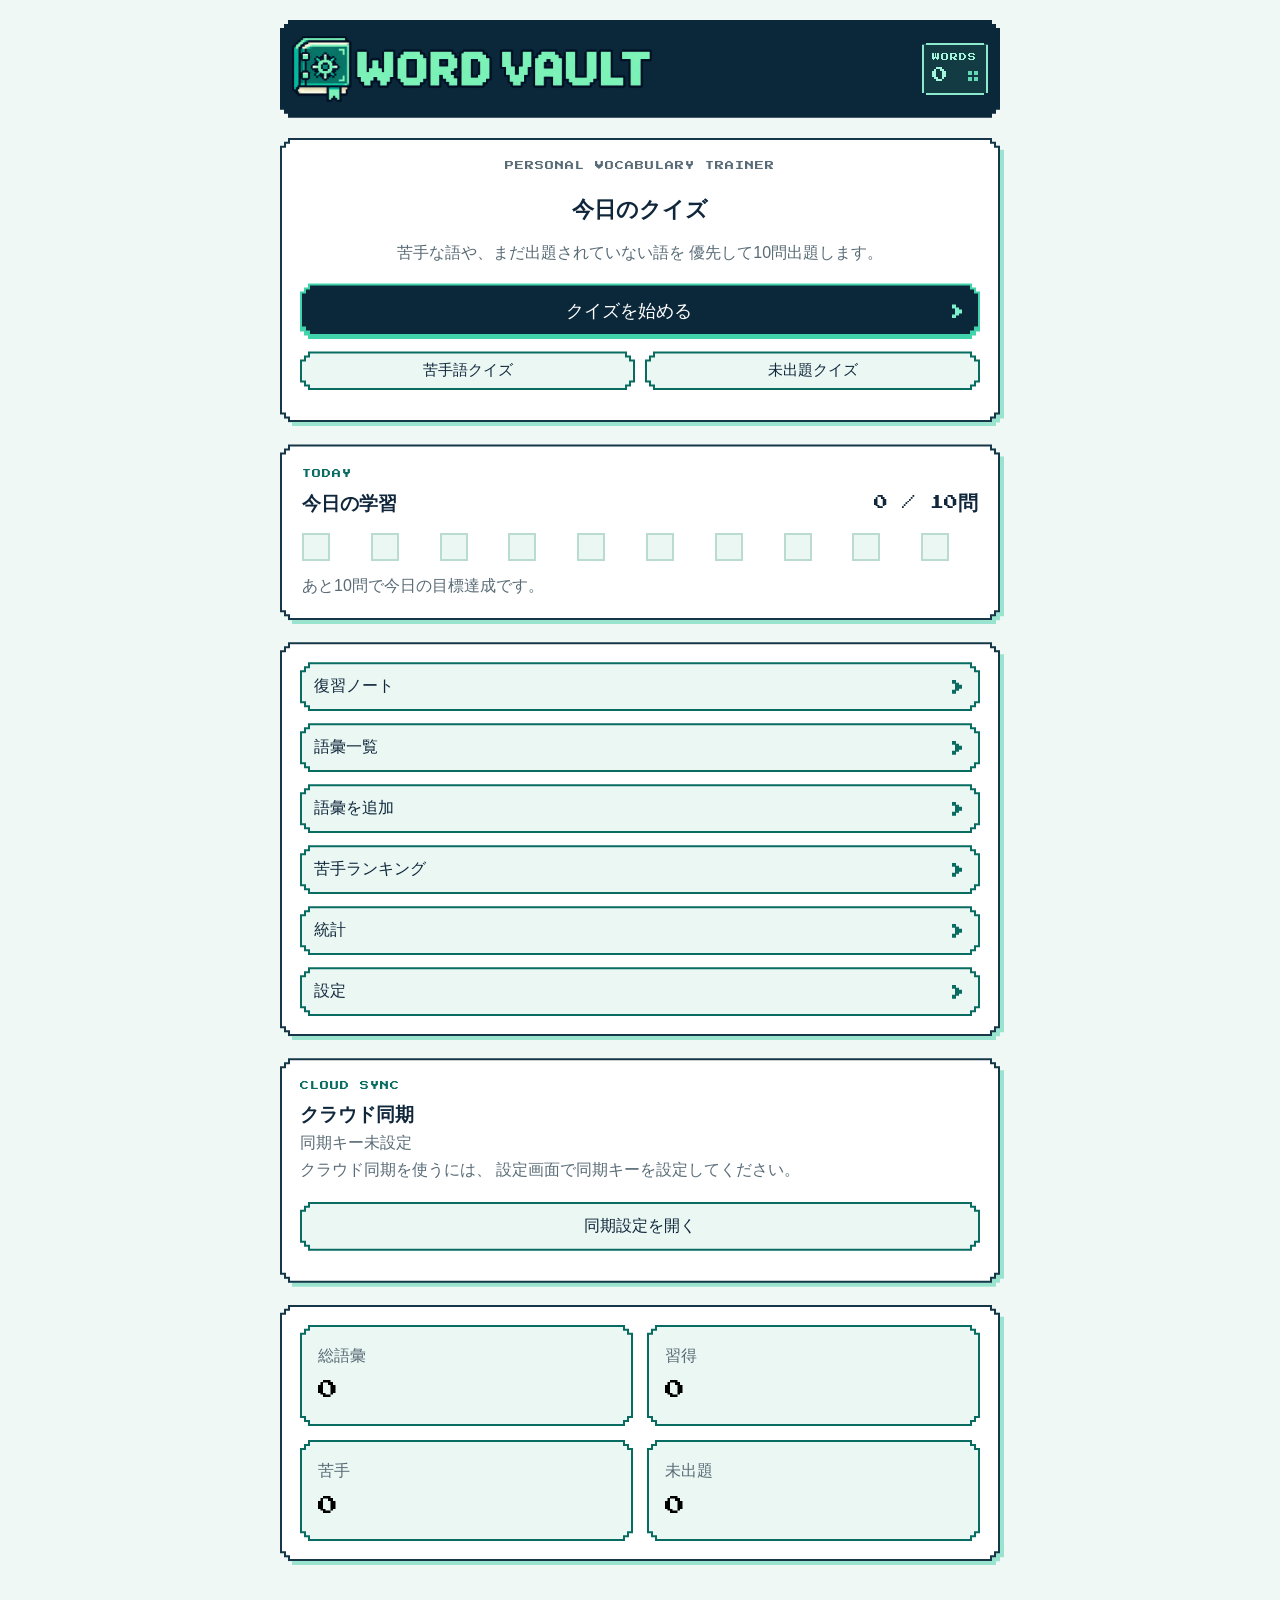
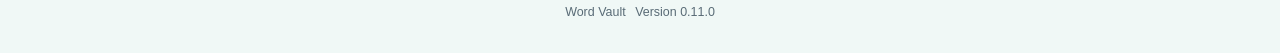
==== index.html @ 79080184 "Use Word Vault logo for browser and mobile icons" ====
<!DOCTYPE html>
<html lang="ja">

<head>

<meta charset="UTF-8">

<meta name="viewport"
      content="width=device-width, initial-scale=1.0">

<title>Word Vault | 語彙クイズ</title>

<link rel="icon" href="assets/favicon.ico?v=2" type="image/x-icon" sizes="16x16 32x32 48x48">
<link rel="icon" href="assets/favicon-16.png?v=2" type="image/png" sizes="16x16">
<link rel="icon" href="assets/favicon-32.png?v=2" type="image/png" sizes="32x32">
<link rel="icon" href="assets/favicon.svg?v=2" type="image/svg+xml" sizes="any">
<link rel="apple-touch-icon" href="assets/word-vault-touch-icon.png?v=2" sizes="180x180">
<link rel="manifest" href="site.webmanifest?v=2">

<meta
    name="description"
    content="苦手な言葉ほど出題されやすい、個人用の語彙学習クイズです。"
>

<meta
    name="theme-color"
    content="#008577"
>

<link rel="stylesheet"
      href="css/style.css?v=11.7.0">
<link rel="stylesheet" href="css/pixel-ui.css?v=11.8.0">

</head>

<body>

<div id="app">

<header class="topbar">

<h1 class="logo">

<img src="assets/word-vault-logo.png" alt="Word Vault" width="2003" height="366">

</h1>

<div id="word-count">

<span class="word-count-label">WORDS</span>
<strong id="word-count-value">0</strong>

</div>

</header>

<main id="view">

<section
class="card home-card">

<h2>

今日のおすすめ

</h2>

<p>

苦手な語を優先して出題します

</p>

<button
id="dailyButton"
class="primary">

今日の5問

</button>

</section>

<section
class="card">

<button
id="startQuiz"
class="menuButton">

クイズ開始

</button>

<button
id="reviewButton"
class="menuButton">

復習ノート

</button>

<button
id="dictionaryButton"
class="menuButton">

語彙一覧

</button>

<button
id="rankingButton"
class="menuButton">

苦手ランキング

</button>

<button
id="statisticsButton"
class="menuButton">

統計

</button>

<button
id="settingsButton"
class="menuButton">

設定

</button>

</section>

<section
class="card stats">

<div class="stat">

<span>

総語彙

</span>

<strong
id="totalWords">

174

</strong>

</div>

<div class="stat">

<span>

習得

</span>

<strong
id="masteredWords">

0

</strong>

</div>

<div class="stat">

<span>

苦手

</span>

<strong
id="weakWords">

0

</strong>

</div>

<div class="stat">

<span>

未出題

</span>

<strong
id="newWords">

174

</strong>

</div>

</section>

</main>

</div>

<script src="js/utils.js?v=9.1.0"></script>

<script src="js/share-format.js?v=10.0.0"></script>

<script src="js/storage.js?v=11.3.0"></script>

<script src="js/cloud-sync.js?v=9.1.3"></script>

<script src="js/router.js?v=9.1.0"></script>

<script src="js/quiz.js?v=11.0.0"></script>

<script src="js/review.js?v=9.1.0"></script>

<script src="js/dictionary.js?v=9.1.1"></script>

<script src="js/statistics.js?v=9.1.0"></script>

<script src="js/settings.js?v=11.6.0"></script>

<script src="js/addWords.js?v=11.5.0"></script>

<script src="js/word-packs.js?v=11.2.0"></script>

<script src="js/pack-preview.js?v=11.1.0"></script>

<script src="js/shared-vocabulary.js?v=10.0.1"></script>

<script src="js/app.js?v=11.8.0"></script>

</body>

<footer class="site-footer">
    Word Vault
    <span id="footerVersion"></span>
</footer>

</html>
---- css/style.css ----
:root{

--bg:#f0f8f6;
--card:#ffffff;
--text:#10273b;
--sub:#596b76;
--primary:#008577;
--primaryHover:#006d62;
--mint-surface:#eaf7f3;
--mint-border:#badbd2;
--mint-ink:#086c61;
--mint-pixel:#61d9b4;
--danger:#d94b4b;

--radius:14px;

--shadow:
0 8px 24px rgba(18,83,70,.07);

}

*{

margin:0;
padding:0;
box-sizing:border-box;

}

html{

font-size:16px;

}

body{

font-family:

"BIZ UDPGothic",

"Hiragino Sans",

sans-serif;

background:

var(--bg);

color:

var(--text);

line-height:1.6;

}

#app{

max-width:760px;

margin:auto;

padding:20px;

}

.topbar{

display:flex;

justify-content:space-between;

align-items:center;

gap:12px;

margin-bottom:20px;

}

.logo{

flex:0 1 360px;
min-width:0;
line-height:1;

}

.logo img{

display:block;
width:100%;
height:auto;

}

#word-count{

flex:0 0 auto;
white-space:nowrap;

display:grid;
grid-template-columns:auto 10px;
column-gap:7px;
align-items:center;
min-width:68px;
padding:7px 10px;
border:1px solid var(--mint-border);
border-radius:12px;
background:var(--mint-surface);
color:var(--mint-ink);
line-height:1.1;
font-variant-numeric:tabular-nums;

}

.word-count-label{
grid-column:1 / -1;
margin-bottom:3px;
font-size:.55rem;
font-weight:700;
letter-spacing:.16em;
}

#word-count-value{
font-size:1.25rem;
}

#word-count::after{
content:"";
width:4px;
height:4px;
align-self:start;
margin-top:4px;
background:var(--mint-pixel);
box-shadow:6px 0 var(--mint-pixel),0 6px var(--mint-pixel),6px 6px var(--mint-pixel);

}

.card{

background:var(--card);

border-radius:var(--radius);

box-shadow:var(--shadow);

padding:20px;

margin-bottom:18px;

}

.home-card{

text-align:center;

}

.home-card h2{

font-size:1.4rem;

margin-bottom:12px;

}

.home-card p{

color:var(--sub);

margin-bottom:18px;

}

.primary{

width:100%;

padding:16px;

font-size:1.1rem;

background:var(--primary);

color:white;

border:none;

border-radius:12px;

cursor:pointer;

transition:.2s;

}

.primary:hover{

background:var(--primaryHover);

}

.menuButton{

display:block;

width:100%;

margin-bottom:12px;

padding:14px;

font-size:1rem;

border:none;

border-radius:12px;

cursor:pointer;

background:var(--mint-surface);
color:var(--text);
box-shadow:inset 0 0 0 1px var(--mint-border);

transition:.2s;

}

.menuButton:hover{

background:#d8eee6;

}

.stats{

display:grid;

grid-template-columns:

repeat(2,1fr);

gap:14px;

}

.stat{

padding:18px;

background:var(--mint-surface);

border-radius:12px;

text-align:center;

}

.stat span{

display:block;

color:var(--sub);

margin-bottom:6px;

}

.stat strong{

font-size:1.8rem;

}

.view{

animation:fade .25s;

}

@keyframes fade{

from{

opacity:0;

transform:translateY(10px);

}

to{

opacity:1;

transform:translateY(0);

}

}

.quiz-card{

padding:26px;

}

.quiz-progress{

font-size:.95rem;

color:var(--sub);

margin-bottom:18px;

}

.quiz-word{

font-size:2rem;

font-weight:bold;

margin-bottom:26px;

text-align:center;

}

.choice{

display:block;

width:100%;

padding:16px;

margin-bottom:14px;

font-size:1rem;

background:white;

border:2px solid #dfe5f5;

border-radius:12px;

cursor:pointer;

transition:.15s;

}

.choice:hover{

background:#edf2ff;

border-color:

var(--primary);

}

.choice.correct{

background:#ddffdf;

border-color:#2ca44f;

}

.choice.wrong{

background:#ffe2e2;

border-color:#d94b4b;

}

.answerBox{

margin-top:24px;

padding:18px;

border-radius:12px;

background:#f7f8fd;

}

.answerBox h3{

margin-bottom:12px;

}

.answerMeaning{

line-height:1.8;

}

.nextButton{

margin-top:20px;

width:100%;

padding:14px;

font-size:1rem;

border:none;

border-radius:12px;

background:var(--primary);

color:white;

cursor:pointer;

}

.hidden {
    display: none !important;
}

.eyebrow {
    margin-bottom: 6px;
    color: var(--primary);
    font-size: 0.76rem;
    font-weight: 800;
    letter-spacing: 0.14em;
}

.page-heading,
.detail-top-actions {
    display: flex;
    align-items: flex-start;
    justify-content: space-between;
    gap: 16px;
}

.page-description,
.muted-text {
    color: var(--sub);
}

.compact-button {
    width: auto;
    min-width: 130px;
    margin-bottom: 0;
}

.search-label {
    display: block;
    margin: 22px 0 8px;
    font-weight: 700;
}

.search-input {
    width: 100%;
    padding: 14px 16px;
    border: 2px solid #dfe5f5;
    border-radius: 12px;
    background: var(--card);
    color: var(--text);
    font: inherit;
}

.search-input:focus {
    border-color: var(--primary);
    outline: none;
}

.filter-tabs {
    display: flex;
    flex-wrap: wrap;
    gap: 8px;
    margin-top: 14px;
}

.filter-tab {
    padding: 9px 14px;
    border: 0;
    border-radius: 999px;
    background: #eceff7;
    color: var(--text);
    cursor: pointer;
}

.filter-tab.active {
    background: var(--primary);
    color: #fff;
}

.dictionary-count {
    margin-top: 14px;
    color: var(--sub);
    text-align: right;
}

.kana-index {
    display: flex;
    flex-wrap: wrap;
    gap: 8px;
    position: sticky;
    top: 8px;
    z-index: 5;
    padding: 12px;
}

.kana-button {
    min-width: 40px;
    padding: 8px 10px;
    border: 0;
    border-radius: 9px;
    background: #eceff7;
    color: var(--text);
    cursor: pointer;
    font-weight: 700;
}

.dictionary-group {
    scroll-margin-top: 90px;
}

.dictionary-group-title {
    padding-bottom: 10px;
    border-bottom: 1px solid #e3e7ef;
    font-size: 1.35rem;
}

.dictionary-items {
    display: grid;
    gap: 4px;
    margin-top: 8px;
}

.dictionary-item {
    display: flex;
    align-items: center;
    justify-content: space-between;
    gap: 16px;
    width: 100%;
    padding: 14px 8px;
    border: 0;
    border-bottom: 1px solid #edf0f5;
    background: transparent;
    color: var(--text);
    cursor: pointer;
    text-align: left;
}

.dictionary-item:hover {
    background: #f3f6fd;
}

.dictionary-word-main {
    display: flex;
    flex-direction: column;
}

.dictionary-word-main small {
    margin-top: 3px;
    color: var(--sub);
}

.dictionary-word-meta {
    display: flex;
    align-items: center;
    gap: 8px;
}

.status-label {
    padding: 4px 8px;
    border-radius: 999px;
    background: #edf1f9;
    color: var(--sub);
    font-size: 0.78rem;
}

.status-label.unseen {
    background: #f1f1f1;
}

.word-detail {
    padding: 28px;
}

.detail-word {
    margin-top: 26px;
    margin-bottom: 4px;
    font-size: clamp(2rem, 7vw, 3.2rem);
}

.detail-reading {
    color: var(--sub);
    font-size: 1.1rem;
}

.word-definition-list {
    margin: 28px 0;
}

.word-definition-list > div {
    padding: 18px 0;
    border-top: 1px solid #e4e7ed;
}

.word-definition-list dt {
    margin-bottom: 8px;
    color: var(--sub);
    font-size: 0.85rem;
    font-weight: 700;
}

.word-definition-list dd {
    margin: 0;
    line-height: 1.8;
}

.detail-stats-grid {
    display: grid;
    grid-template-columns: repeat(4, 1fr);
    gap: 10px;
    margin-bottom: 24px;
}

.detail-stat {
    padding: 14px;
    border-radius: 12px;
    background: #f6f8fc;
    text-align: center;
}

.detail-stat span {
    display: block;
    color: var(--sub);
    font-size: 0.78rem;
}

.detail-stat strong {
    display: block;
    margin-top: 5px;
}

.empty-state {
    padding: 40px 20px;
    text-align: center;
}

@media (max-width: 640px) {
    .page-heading,
    .detail-top-actions {
        flex-direction: column;
    }

    .compact-button {
        width: 100%;
    }

    .detail-stats-grid {
        grid-template-columns: repeat(2, 1fr);
    }

    .kana-index {
        position: static;
    }
}

.statistics-grid {
    display: grid;
    grid-template-columns: repeat(3, 1fr);
    gap: 14px;
    margin-bottom: 18px;
}

.stat-card-large {
    padding: 22px;
    border-radius: var(--radius);
    background: var(--card);
    box-shadow: var(--shadow);
    text-align: center;
}

.stat-card-large span {
    display: block;
    margin-bottom: 6px;
    color: var(--sub);
    font-size: 0.84rem;
}

.stat-card-large strong {
    font-size: 1.8rem;
}

.progress-section h3,
.statistics-word-list h3 {
    margin-bottom: 20px;
}

.progress-row {
    margin-top: 18px;
}

.progress-label {
    display: flex;
    justify-content: space-between;
    gap: 16px;
    margin-bottom: 7px;
}

.learning-progress-track {
    height: 11px;
    overflow: hidden;
    border-radius: 999px;
    background: #e5e9f1;
}

.learning-progress-bar {
    height: 100%;
    min-width: 0;
    border-radius: inherit;
    background: var(--primary);
}

.learning-progress-bar.mastered {
    background: #299963;
}

.learning-progress-bar.learning {
    background: #527be5;
}

.learning-progress-bar.weak {
    background: #d45a52;
}

.learning-progress-bar.unseen {
    background: #9aa3b1;
}

.answer-stat-grid {
    display: grid;
    grid-template-columns: repeat(3, 1fr);
    gap: 12px;
    margin-top: 18px;
}

.statistics-word-item {
    display: flex;
    align-items: center;
    gap: 14px;
    width: 100%;
    padding: 14px 6px;
    border: 0;
    border-bottom: 1px solid #e7eaf0;
    background: transparent;
    color: var(--text);
    cursor: pointer;
    text-align: left;
}

.statistics-word-item:hover {
    background: #f3f6fd;
}

.statistics-rank {
    display: grid;
    flex: 0 0 auto;
    width: 30px;
    height: 30px;
    place-items: center;
    border-radius: 50%;
    background: #edf1f9;
    font-weight: 800;
}

.statistics-word-name {
    display: flex;
    flex: 1;
    flex-direction: column;
}

.statistics-word-name small {
    color: var(--sub);
}

.statistics-word-value {
    font-weight: 800;
}

.review-action-row {
    display: flex;
    align-items: center;
    justify-content: space-between;
    gap: 14px;
    margin-top: 18px;
}

.review-count {
    color: var(--sub);
}

.compact-primary {
    width: auto;
    padding-inline: 20px;
}

.review-word-list {
    display: grid;
    gap: 14px;
}

.review-word-card {
    padding: 0;
    overflow: hidden;
}

.review-word-main-button {
    display: flex;
    align-items: center;
    gap: 16px;
    width: 100%;
    padding: 20px;
    border: 0;
    background: transparent;
    color: var(--text);
    cursor: pointer;
    text-align: left;
}

.review-word-main-button:hover {
    background: #f3f6fd;
}

.review-rank {
    display: grid;
    flex: 0 0 auto;
    width: 36px;
    height: 36px;
    place-items: center;
    border-radius: 50%;
    background: var(--primary);
    color: #fff;
    font-weight: 900;
}

.review-word-content {
    display: flex;
    flex: 1;
    flex-direction: column;
    gap: 8px;
}

.review-word-heading {
    display: flex;
    flex-direction: column;
}

.review-word-heading strong {
    font-size: 1.15rem;
}

.review-word-heading small {
    color: var(--sub);
}

.review-mastery {
    display: flex;
    align-items: center;
    flex-wrap: wrap;
    gap: 10px;
}

.mastery-label {
    padding: 4px 9px;
    border-radius: 999px;
    background: #edf1f9;
    font-size: 0.76rem;
    font-weight: 800;
}

.level-veryWeak,
.level-weak {
    background: #ffe2e2;
    color: #9d3131;
}

.level-learning {
    background: #fff0c9;
    color: #825f00;
}

.level-strong {
    background: #e3efff;
    color: #275996;
}

.level-mastered {
    background: #ddf5e8;
    color: #176b45;
}

.mastery-stars {
    color: #d99b00;
    letter-spacing: 0.06em;
}

.review-score {
    display: flex;
    flex: 0 0 auto;
    flex-direction: column;
    text-align: right;
}

.review-score strong {
    font-size: 1.2rem;
}

.review-score small {
    color: var(--sub);
}

.review-word-meaning {
    margin: 0;
    padding: 0 20px 20px;
    color: var(--sub);
    line-height: 1.75;
}

@media (max-width: 640px) {
    .statistics-grid {
        grid-template-columns: repeat(2, 1fr);
    }

    .answer-stat-grid {
        grid-template-columns: 1fr;
    }

    .review-action-row {
        align-items: stretch;
        flex-direction: column;
    }

    .compact-primary {
        width: 100%;
    }

    .review-word-main-button {
        align-items: flex-start;
    }

    .review-score {
        min-width: 70px;
    }
}

.settings-section h3 {
    margin-bottom: 8px;
}

.settings-description {
    margin-bottom: 18px;
    color: var(--sub);
    line-height: 1.75;
}

.settings-options {
    display: grid;
    gap: 10px;
}

.radio-option,
.toggle-row {
    display: flex;
    align-items: center;
    gap: 12px;
    padding: 14px 16px;
    border: 1px solid #dfe5f5;
    border-radius: 12px;
    cursor: pointer;
}

.radio-option:hover,
.toggle-row:hover {
    background: #f3f6fd;
}

.radio-option input {
    width: 18px;
    height: 18px;
    accent-color: var(--primary);
}

.toggle-row {
    justify-content: space-between;
    position: relative;
}

.toggle-row input {
    position: absolute;
    width: 1px;
    height: 1px;
    opacity: 0;
}

.toggle-switch {
    position: relative;
    flex: 0 0 auto;
    width: 50px;
    height: 28px;
    border-radius: 999px;
    background: #bcc4d1;
    transition: 0.2s;
}

.toggle-switch::after {
    content: "";
    position: absolute;
    top: 4px;
    left: 4px;
    width: 20px;
    height: 20px;
    border-radius: 50%;
    background: #fff;
    box-shadow: 0 2px 6px rgba(0, 0, 0, 0.2);
    transition: 0.2s;
}

.toggle-row input:checked + .toggle-switch {
    background: var(--primary);
}

.toggle-row input:checked + .toggle-switch::after {
    transform: translateX(22px);
}

.settings-button-grid {
    display: grid;
    grid-template-columns: repeat(2, 1fr);
    gap: 12px;
}

.danger-zone {
    border: 1px solid rgba(217, 75, 75, 0.35);
}

.danger-button {
    width: 100%;
    padding: 14px 18px;
    border: 0;
    border-radius: 12px;
    background: var(--danger);
    color: #fff;
    cursor: pointer;
    font: inherit;
    font-weight: 800;
}

.danger-button:hover {
    filter: brightness(0.92);
}

.app-version {
    padding: 18px;
    color: var(--sub);
    text-align: center;
    font-size: 0.85rem;
}

.app-version strong {
    margin-left: 6px;
    color: var(--text);
}

.reduce-motion *,
.reduce-motion *::before,
.reduce-motion *::after {
    scroll-behavior: auto !important;
    animation-duration: 0.001ms !important;
    animation-iteration-count: 1 !important;
    transition-duration: 0.001ms !important;
}

html[data-theme="light"] {
    color-scheme: light;
}

html[data-theme="dark"] {
    color-scheme: dark;

    --bg: #111820;
    --card: #1c2630;
    --text: #edf3f7;
    --sub: #aab5bf;
    --primary: #008577;
    --primaryHover: #006d62;
    --mint-surface: #203b38;
    --mint-border: #3c6960;
    --mint-ink: #8de8cc;
    --mint-pixel: #61d9b4;
    --danger: #ef7b7b;
    --shadow:
        0 10px 28px
        rgba(0, 0, 0, 0.3);
}

html[data-theme="dark"] body {
    background: var(--bg);
}

html[data-theme="dark"] .menuButton,
html[data-theme="dark"] .filter-tab,
html[data-theme="dark"] .kana-button,
html[data-theme="dark"] .stat,
html[data-theme="dark"] .detail-stat,
html[data-theme="dark"] .status-label,
html[data-theme="dark"] .mastery-label,
html[data-theme="dark"] .radio-option,
html[data-theme="dark"] .toggle-row {
    background: #263340;
    color: var(--text);
}

html[data-theme="dark"] .choice,
html[data-theme="dark"] .search-input {
    border-color: #3b4b59;
    background: #17212a;
    color: var(--text);
}

html[data-theme="dark"] .dictionary-item:hover,
html[data-theme="dark"] .statistics-word-item:hover,
html[data-theme="dark"] .review-word-main-button:hover,
html[data-theme="dark"] .radio-option:hover,
html[data-theme="dark"] .toggle-row:hover {
    background: #24323e;
}

html[data-theme="dark"] .answerBox {
    background: #202c36;
}

html[data-theme="dark"] .learning-progress-track {
    background: #34424e;
}

@media (prefers-color-scheme: dark) {
    html[data-theme="auto"] {
        color-scheme: dark;

        --bg: #111820;
        --card: #1c2630;
        --text: #edf3f7;
        --sub: #aab5bf;
        --primary: #008577;
        --primaryHover: #006d62;
        --mint-surface: #203b38;
        --mint-border: #3c6960;
        --mint-ink: #8de8cc;
        --mint-pixel: #61d9b4;
        --danger: #ef7b7b;
        --shadow:
            0 10px 28px
            rgba(0, 0, 0, 0.3);
    }

    html[data-theme="auto"] .menuButton,
    html[data-theme="auto"] .filter-tab,
    html[data-theme="auto"] .kana-button,
    html[data-theme="auto"] .stat,
    html[data-theme="auto"] .detail-stat,
    html[data-theme="auto"] .status-label,
    html[data-theme="auto"] .mastery-label,
    html[data-theme="auto"] .radio-option,
    html[data-theme="auto"] .toggle-row {
        background: #263340;
        color: var(--text);
    }

    html[data-theme="auto"] .choice,
    html[data-theme="auto"] .search-input {
        border-color: #3b4b59;
        background: #17212a;
        color: var(--text);
    }

    html[data-theme="auto"] .dictionary-item:hover,
    html[data-theme="auto"] .statistics-word-item:hover,
    html[data-theme="auto"] .review-word-main-button:hover,
    html[data-theme="auto"] .radio-option:hover,
    html[data-theme="auto"] .toggle-row:hover {
        background: #24323e;
    }

    html[data-theme="auto"] .answerBox {
        background: #202c36;
    }

    html[data-theme="auto"] .learning-progress-track {
        background: #34424e;
    }
}

@media (max-width: 640px) {
    .settings-button-grid {
        grid-template-columns: 1fr;
    }
}

.site-footer {
    max-width: 760px;
    margin: 0 auto;
    padding: 0 20px 30px;
    color: var(--sub);
    text-align: center;
    font-size: 0.78rem;
}

.site-footer span {
    margin-left: 6px;
}

.daily-progress-card {
    padding: 22px;
}

.daily-progress-heading {
    display: flex;
    align-items: flex-end;
    justify-content: space-between;
    gap: 18px;
    margin-bottom: 14px;
}

.daily-progress-heading h3 {
    margin: 0;
}

.daily-progress-heading > strong {
    font-size: 1.25rem;
}

.daily-progress-track {
    height: 12px;
    overflow: hidden;
    border-radius: 999px;
    background: var(--mint-surface);
}

.daily-progress-bar {
    height: 100%;
    border-radius: inherit;
    background:
        linear-gradient(
            90deg,
            var(--primary),
            #68dcbc
        );
    transition: width 0.35s ease;
}

.daily-progress-message {
    margin: 12px 0 0;
    color: var(--sub);
}

.daily-progress-accuracy {
    margin: 6px 0 0;
    color: var(--sub);
}

.today-result-summary {
    display: flex;
    align-items: center;
    justify-content: center;
    flex-wrap: wrap;
    gap: 10px 18px;
    margin: 22px 0;
    padding: 15px;
    border-radius: 12px;
    background: #f3f6fb;
}

.today-result-summary > span {
    color: var(--sub);
}

html[data-theme="dark"]
.daily-progress-track {
    background: #34424e;
}

html[data-theme="dark"]
.today-result-summary {
    background: #263340;
}

@media (prefers-color-scheme: dark) {
    html[data-theme="auto"]
    .daily-progress-track {
        background: #34424e;
    }

    html[data-theme="auto"]
    .today-result-summary {
        background: #263340;
    }
}

@media (max-width: 640px) {
    .daily-progress-heading {
        align-items: flex-start;
    }

    .today-result-summary {
        flex-direction: column;
    }
}

.quiz-progress {
    display: grid;
    grid-template-columns: auto 1fr;
    align-items: center;
    gap: 14px;
}

.quiz-progress progress {
    width: 100%;
    height: 10px;
    overflow: hidden;
    border: 0;
    border-radius: 999px;
    appearance: none;
}

.quiz-progress progress::-webkit-progress-bar {
    border-radius: 999px;
    background: #e2e7ef;
}

.quiz-progress progress::-webkit-progress-value {
    border-radius: 999px;
    background: var(--primary);
}

.quiz-progress progress::-moz-progress-bar {
    border-radius: 999px;
    background: var(--primary);
}

.quiz-meta {
    display: flex;
    align-items: center;
    justify-content: space-between;
    gap: 12px;
}

.badge {
    display: inline-flex;
    padding: 6px 10px;
    border-radius: 999px;
    background: #e9efff;
    color: var(--primary);
    font-size: 0.76rem;
    font-weight: 800;
}

.category {
    color: var(--sub);
    font-size: 0.82rem;
}

.question-prompt {
    margin: 28px 0 8px;
    color: var(--sub);
    text-align: center;
}

.choices {
    display: grid;
    gap: 12px;
}

.choice {
    display: flex;
    align-items: center;
    gap: 12px;
    margin: 0;
}

.choice-number {
    display: grid;
    flex: 0 0 auto;
    width: 30px;
    height: 30px;
    place-items: center;
    border: 1px solid currentColor;
    border-radius: 9px;
    font-weight: 800;
}

.choice:disabled {
    cursor: default;
}

.correct-text {
    color: #218451;
}

.wrong-text {
    color: var(--danger);
}

.answer-word {
    font-size: 1.14rem;
}

.answer-description {
    margin-top: 10px;
    color: var(--sub);
    line-height: 1.75;
}

.result-card {
    padding: 30px;
    text-align: center;
}

.result-score {
    display: flex;
    align-items: baseline;
    justify-content: center;
    gap: 7px;
    margin: 24px 0;
}

.result-score strong {
    font-size: clamp(3.5rem, 12vw, 5rem);
    line-height: 1;
}

.result-score span {
    color: var(--sub);
    font-size: 1.3rem;
}

.result-actions {
    display: grid;
    gap: 12px;
    margin-top: 24px;
}

.wrong-list h3 {
    margin-bottom: 12px;
}

.wrong-item {
    padding: 16px 0;
    border-top: 1px solid #e4e8ef;
}

.wrong-item:first-of-type {
    border-top: 0;
}

.wrong-item > span {
    margin-left: 8px;
    color: var(--sub);
}

.wrong-item p {
    margin: 7px 0 0;
    color: var(--sub);
}

.error-card {
    padding: 38px;
    text-align: center;
}

.error-card p {
    margin: 15px 0 24px;
    color: var(--sub);
}

html[data-theme="dark"]
.quiz-progress progress::-webkit-progress-bar {
    background: #34424e;
}

html[data-theme="dark"] .badge {
    background: #263d55;
}

html[data-theme="dark"] .wrong-item {
    border-color: #34424e;
}

@media (prefers-color-scheme: dark) {
    html[data-theme="auto"]
    .quiz-progress progress::-webkit-progress-bar {
        background: #34424e;
    }

    html[data-theme="auto"] .badge {
        background: #263d55;
    }

    html[data-theme="auto"] .wrong-item {
        border-color: #34424e;
    }
}

.add-words-form label {
    display: block;
    margin-bottom: 8px;
    font-weight: 800;
}

.words-textarea {
    width: 100%;
    min-height: 72px;
    padding: 15px 16px;
    resize: vertical;
    border: 2px solid #dfe5f5;
    border-radius: 12px;
    background: var(--card);
    color: var(--text);
    font: inherit;
    line-height: 1.75;
}

.words-textarea:focus {
    border-color: var(--primary);
    outline: none;
}

.add-words-result {
    display: grid;
    grid-template-columns: repeat(2, 1fr);
    gap: 12px;
    margin-top: 18px;
}

.add-result-section {
    padding: 16px;
    border-radius: 12px;
}

.add-result-section ul {
    margin: 10px 0 0;
    padding-left: 20px;
}

.success-result {
    background: #e2f6ea;
    color: #17653e;
}

.duplicate-result {
    background: #fff1d3;
    color: #765500;
}

.warning-message {
    margin: 18px 0 0;
    padding: 14px;
    border-radius: 12px;
    background: #fff1d3;
    color: #765500;
}

.pending-heading {
    display: flex;
    align-items: flex-start;
    justify-content: space-between;
    gap: 18px;
    margin-bottom: 16px;
}

.pending-heading > strong {
    flex: 0 0 auto;
    font-size: 1.25rem;
}

.pending-words-list {
    display: grid;
    gap: 8px;
}

.pending-word-item {
    display: flex;
    align-items: center;
    justify-content: space-between;
    gap: 16px;
    padding: 14px;
    border: 1px solid #e1e6ee;
    border-radius: 12px;
}

.pending-word-item > div {
    display: flex;
    flex-direction: column;
}

.pending-word-item small {
    color: var(--sub);
}

.delete-word-button {
    padding: 8px 12px;
    border: 0;
    border-radius: 9px;
    background: #ffe2e2;
    color: #9c3434;
    cursor: pointer;
    font: inherit;
    font-weight: 700;
}

html[data-theme="dark"]
.words-textarea {
    border-color: #3b4b59;
    background: #17212a;
}

html[data-theme="dark"]
.success-result {
    background: #193c2b;
    color: #8ed4ad;
}

html[data-theme="dark"]
.duplicate-result,
html[data-theme="dark"]
.warning-message {
    background: #45391d;
    color: #e5c979;
}

html[data-theme="dark"]
.pending-word-item {
    border-color: #34424e;
}

@media (prefers-color-scheme: dark) {
    html[data-theme="auto"]
    .words-textarea {
        border-color: #3b4b59;
        background: #17212a;
    }

    html[data-theme="auto"]
    .success-result {
        background: #193c2b;
        color: #8ed4ad;
    }

    html[data-theme="auto"]
    .duplicate-result,
    html[data-theme="auto"]
    .warning-message {
        background: #45391d;
        color: #e5c979;
    }

    html[data-theme="auto"]
    .pending-word-item {
        border-color: #34424e;
    }
}

@media (max-width: 640px) {
    .add-words-result {
        grid-template-columns: 1fr;
    }

    .pending-heading {
        flex-direction: column;
    }
}

.custom-word-editor-list {
    display: grid;
    gap: 18px;
}

.custom-word-editor {
    padding: 20px;
    border: 1px solid #dfe5ed;
    border-radius: 14px;
    background: #f8faff;
}

.custom-word-fields {
    display: grid;
    gap: 14px;
}

.custom-field {
    display: grid;
    gap: 7px;
}

.custom-field > span {
    font-size: 0.85rem;
    font-weight: 800;
}

.custom-field input,
.custom-field textarea {
    width: 100%;
    padding: 12px 14px;
    border: 1px solid #cfd7e3;
    border-radius: 10px;
    background: var(--card);
    color: var(--text);
    font: inherit;
}

.custom-field textarea {
    resize: vertical;
    line-height: 1.7;
}

.custom-field input:focus,
.custom-field textarea:focus {
    border-color: var(--primary);
    outline: 2px solid
        color-mix(
            in srgb,
            var(--primary) 20%,
            transparent
        );
}

.custom-word-actions {
    display: grid;
    grid-template-columns:
        repeat(4, minmax(0, 1fr));
    gap: 10px;
    margin-top: 16px;
}

.custom-word-actions .menuButton,
.custom-word-actions .primary,
.custom-word-actions .secondary-button,
.custom-word-actions .delete-word-button {
    width: 100%;
    min-height: 48px;
    margin: 0;
}

@media (max-width: 760px) {
    .custom-word-actions {
        grid-template-columns: 1fr;
    }

    .custom-word-actions .menuButton,
    .custom-word-actions .primary,
    .custom-word-actions .secondary-button,
    .custom-word-actions .delete-word-button {
        width: 100%;
        min-height: 52px;
    }
}

.custom-word-message {
    margin: 14px 0 0;
    padding: 11px 13px;
    border-radius: 10px;
}

.success-message {
    background: #e2f6ea;
    color: #17653e;
}

.warning-message {
    background: #fff1d3;
    color: #765500;
}

html[data-theme="dark"]
.custom-word-editor {
    border-color: #34424e;
    background: #17212a;
}

html[data-theme="dark"]
.custom-field input,
html[data-theme="dark"]
.custom-field textarea {
    border-color: #3b4b59;
    background: #202c36;
}

@media (prefers-color-scheme: dark) {
    html[data-theme="auto"]
    .custom-word-editor {
        border-color: #34424e;
        background: #17212a;
    }

    html[data-theme="auto"]
    .custom-field input,
    html[data-theme="auto"]
    .custom-field textarea {
        border-color: #3b4b59;
        background: #202c36;
    }
}

@media (max-width: 640px) {
    .custom-word-actions {
        grid-template-columns: 1fr;
    }
}

.export-master-section {
    margin-bottom: 18px;
}

.export-master-section
.pending-heading {
    margin-bottom: 0;
}

.export-master-section
.compact-primary {
    flex: 0 0 auto;
}

@media (max-width: 640px) {
    .export-master-section
    .compact-primary {
        width: 100%;
    }
}

.pending-word-item {
    padding: 0;
    overflow: hidden;
}

.pending-word-edit-button {
    display: flex;
    flex: 1;
    align-items: center;
    justify-content: space-between;
    gap: 16px;
    min-width: 0;
    padding: 14px;
    border: 0;
    background: transparent;
    color: var(--text);
    cursor: pointer;
    text-align: left;
}

.pending-word-edit-button:hover {
    background: #f3f6fd;
}

.pending-word-edit-button > span:first-child {
    display: flex;
    min-width: 0;
    flex-direction: column;
}

.pending-word-edit-button small {
    color: var(--sub);
}

.pending-word-arrow {
    flex: 0 0 auto;
    color: var(--sub);
    font-size: 1.8rem;
    line-height: 1;
}

.pending-word-item
.delete-word-button {
    margin-right: 12px;
}

html[data-theme="dark"]
.pending-word-edit-button:hover {
    background: #24323e;
}

@media (prefers-color-scheme: dark) {
    html[data-theme="auto"]
    .pending-word-edit-button:hover {
        background: #24323e;
    }
}

.add-words-result {
    display: grid;
    gap: 14px;
    grid-template-columns: 1fr;
}

.add-result-panel {
    padding: 18px;
    border-radius: 14px;
}

.add-result-heading {
    display: flex;
    align-items: flex-start;
    gap: 12px;
}

.add-result-heading p {
    margin: 4px 0 0;
    opacity: 0.86;
}

.result-icon {
    display: grid;
    flex: 0 0 auto;
    width: 30px;
    height: 30px;
    place-items: center;
    border-radius: 50%;
    font-weight: 900;
}

.success-result .result-icon {
    background: #c8ecd8;
    color: #17653e;
}

.duplicate-result .result-icon {
    background: #ffe2a8;
    color: #765500;
}

.duplicate-group {
    margin-top: 16px;
    padding-top: 14px;
    border-top: 1px solid
        rgba(118, 85, 0, 0.2);
}

.duplicate-group h4 {
    margin: 0 0 8px;
    font-size: 0.9rem;
}

.duplicates-only {
    animation: duplicateNotice 0.35s ease;
}

@keyframes duplicateNotice {
    0% {
        transform: translateX(0);
    }

    25% {
        transform: translateX(-5px);
    }

    50% {
        transform: translateX(5px);
    }

    75% {
        transform: translateX(-3px);
    }

    100% {
        transform: translateX(0);
    }
}

html[data-theme="dark"]
.success-result .result-icon {
    background: #28553e;
    color: #a9dfbf;
}

html[data-theme="dark"]
.duplicate-result .result-icon {
    background: #5a481f;
    color: #f1d584;
}

@media (prefers-color-scheme: dark) {
    html[data-theme="auto"]
    .success-result .result-icon {
        background: #28553e;
        color: #a9dfbf;
    }

    html[data-theme="auto"]
    .duplicate-result .result-icon {
        background: #5a481f;
        color: #f1d584;
    }
}

.quiz-toolbar {
    display: flex;
    align-items: center;
    justify-content: space-between;
    gap: 16px;
    margin-bottom: 10px;
}

.quiz-home-button {
    padding: 9px 14px;
    border: 1px solid #d7deea;
    border-radius: 10px;
    background: var(--card);
    color: var(--text);
    cursor: pointer;
    font: inherit;
    font-weight: 700;
}

.quiz-home-button:hover {
    border-color: var(--primary);
    background: #edf2ff;
}

.quiz-progress-label {
    color: var(--sub);
    font-weight: 800;
}

.quiz-progress {
    display: block;
    margin-bottom: 18px;
}

.quiz-progress progress {
    width: 100%;
}

html[data-theme="dark"]
.quiz-home-button {
    border-color: #3b4b59;
    background: #1c2630;
}

html[data-theme="dark"]
.quiz-home-button:hover {
    background: #263d55;
}

@media (prefers-color-scheme: dark) {
    html[data-theme="auto"]
    .quiz-home-button {
        border-color: #3b4b59;
        background: #1c2630;
    }

    html[data-theme="auto"]
    .quiz-home-button:hover {
        background: #263d55;
    }
}

.input-format-help {
    margin-top: 8px;
    color: var(--sub);
    font-size: 0.9rem;
    line-height: 1.5;
}

.input-format-help code {
    font-weight: 700;
}

.auto-resize-textarea {
    min-height: 72px;
    max-height: 320px;
    overflow-y: auto;
}

.custom-word-message {
    white-space: pre-line;
}

.cloud-update-overlay {
    position: fixed;
    inset: 0;
    z-index: 1000;

    display: flex;
    align-items: center;
    justify-content: center;

    padding: 20px;

    background: rgba(0, 0, 0, 0.55);
}

.cloud-update-popup {
    width: min(100%, 460px);
    margin: 0;
}

.cloud-update-actions {
    display: flex;
    gap: 12px;
    margin-top: 20px;
}

.cloud-update-actions button {
    flex: 1;
}

.dictionary-item-row {
    display: flex;
    align-items: stretch;
    gap: 0.5rem;
}

.dictionary-item-row .dictionary-item {
    flex: 1;
}

.reading-toggle {
    width: 56px;
    min-width: 56px;
    border: 1px solid var(--border-color);
    border-radius: 10px;
    background: transparent;
    color: inherit;
    font-weight: 700;
    cursor: pointer;
}

.reading-toggle.reading-on {
    opacity: 1;
}

.reading-toggle.reading-off {
    opacity: 0.55;
}

.reading-toggle.reading-unavailable {
    opacity: 0.3;
    cursor: default;
}

.quiz-word-actions {
    display: flex;
    gap: 8px;
    margin: 12px 0;
}

.quiz-word-actions .compact-button {
    flex: 1;
    width: auto;
    margin: 0;
    padding: 8px 12px;
}

.quiz-question-words {
    margin-top: 28px;
    padding-top: 18px;
    border-top: 1px solid rgba(128, 128, 128, 0.18);
}

.quiz-question-words-label {
    margin: 0 0 10px;
    font-weight: 600;
}

.quiz-question-word-row {
    display: grid;
    grid-template-columns: minmax(0, 1fr) 70px 70px;
    gap: 8px;
    align-items: center;
    width: 100%;
    box-sizing: border-box;
    margin-bottom: 8px;
}

.quiz-question-word-row .compact-button {
    width: 100%;
    min-width: 0;
    margin: 0;
    padding: 8px 4px;
}

.quiz-question-word-name {
    min-width: 0;
    font-weight: 500;
    overflow-wrap: anywhere;
}

.quiz-question-word-row {
    grid-template-columns: minmax(0, 1fr) 70px 70px;
    gap: 8px;
}

.quiz-question-word-row .quiz-choice-reading-button {
    width: 70px;
    min-width: 0;
    margin: 0;
    padding: 8px 4px;
}

.quiz-choice-reading-button:disabled {
    opacity: 0.18;
    cursor: default;
}

.quiz-choice-reading-button.reading-on {
    font-weight: inherit;
    opacity: 1;
}

.quiz-choice-reading-button.reading-off {
    opacity: 0.55;
}

.quiz-choice-reading-button.reading-unavailable {
    opacity: 0.3;
    cursor: default;
}

.quiz-question-word-row .quiz-choice-reading-button.reading-on {
    opacity: 1;
}

.stat-link {
    appearance: none;
    width: 100%;
    font: inherit;
    text-align: inherit;
    cursor: pointer;
}

.stat-link:hover {
    transform: translateY(-2px);
}

.stat-link:focus-visible {
    outline: 2px solid currentColor;
    outline-offset: 2px;
}

.home-quiz-shortcuts {
    display: grid;
    grid-template-columns:
        repeat(2, minmax(0, 1fr));
    gap: 10px;
    margin-top: 12px;
}

.home-quiz-shortcuts .menuButton {
    padding: 10px 12px;
    font-size: 0.92rem;
}
/* 共有コードと語彙セット */
.share-section { margin-top: 20px; }
.share-section > p, .share-item p { margin: 12px 0; line-height: 1.7; overflow-wrap: anywhere; }
.share-section h3 { margin-bottom: 14px; }
.share-input {
    display: block;
    box-sizing: border-box;
    width: 100%;
    margin: 8px 0 16px;
    padding: 12px;
    border: 1px solid var(--border, #cbd5e1);
    border-radius: 8px;
    background: var(--card, #fff);
    color: var(--text, #1e293b);
    font: inherit;
}
.share-code { font-family: ui-monospace, monospace; overflow-wrap: anywhere; user-select: all; }
.share-item { border-top: 1px solid var(--border, #cbd5e1); padding: 18px 0; }
.share-actions { display: flex; flex-wrap: wrap; gap: 10px; }
.share-preview-list { max-height: 320px; overflow-y: auto; padding: 0 0 0 24px; }
.share-preview-list li { margin: 12px 0; overflow-wrap: anywhere; }
.share-preview-list p { margin: 6px 0; }
.share-section details { margin: 16px 0; }
.share-section summary { cursor: pointer; }
.share-message, #publishResult { margin-top: 14px; overflow-wrap: anywhere; }
.pack-preview-actions, .pack-trial-controls { display: grid; gap: 10px; margin: 14px 0; }
.pack-preview-body { margin-top: 20px; }
.pack-preview-body > p { margin: 14px 0; }
.pack-trial-controls select { font: inherit; padding: 8px; margin-left: 8px; }
.pack-word-preview { padding-left: 26px; }
.pack-word-preview li { padding: 18px 0; border-bottom: 1px solid var(--border, #dce2ed); overflow-wrap: anywhere; }
.pack-word-preview h3, .pack-word-preview h4 { margin: 0 0 8px; }
.pack-word-preview h3 small { display: inline-block; font-weight: normal; font-size: .85rem; color: var(--sub); }
.pack-word-preview p { margin: 8px 0; line-height: 1.8; white-space: pre-wrap; }
.pack-word-preview summary { cursor: pointer; color: var(--sub); }
.pack-empty { list-style: none; }
.pack-trial-progress { width: 100%; }
.pack-trial-question { font-size: 1.6rem; margin: 24px 0; overflow-wrap: anywhere; }
.pack-trial-choices { display: grid; gap: 12px; }
.pack-trial-choices button { text-align: left; white-space: normal; overflow-wrap: anywhere; }
.pack-preview .compact-button { flex-shrink: 0; white-space: nowrap; }
.pack-trial-choices button:disabled { opacity: 1; color: var(--text); cursor: default; }
.pack-trial-choices .pack-choice-correct { outline: 2px solid #238653; outline-offset: -2px; }
.pack-trial-choices .pack-choice-wrong { outline: 2px solid #c74a4a; outline-offset: -2px; }
.pack-trial-feedback:not(:empty) { padding: 18px 0; margin: 18px 0; border-top: 2px solid var(--accent, #4169e1); }
.pack-trial-feedback p { margin: 12px 0; line-height: 1.8; overflow-wrap: anywhere; }
.pack-trial-note { white-space: pre-wrap; }
.pack-trial-feedback + button { margin-top: 18px; }
---- css/pixel-ui.css ----
/* Pixel typography is opt-in for interface labels and metrics only.
   Learning words, readings, meanings, choices and form fields retain normal type. */
@font-face {
    font-family: "Word Vault Pixel";
    src: url("../assets/fonts/press-start-2p.ttf") format("truetype");
    font-weight: 400;
    font-style: normal;
    font-display: swap;
    unicode-range: U+0020-007E;
}

:root {
    --reading-font: "BIZ UDPGothic", "Hiragino Sans", "Yu Gothic", Meiryo, sans-serif;
    --pixel-font: "Word Vault Pixel", monospace;
    --pixel-outline: #153747;
    --pixel-shadow: #9ae4cf;
    --pixel-step: polygon(8px 0, calc(100% - 8px) 0,
        calc(100% - 8px) 4px, calc(100% - 4px) 4px,
        calc(100% - 4px) 8px, 100% 8px,
        100% calc(100% - 8px), calc(100% - 4px) calc(100% - 8px),
        calc(100% - 4px) calc(100% - 4px), calc(100% - 8px) calc(100% - 4px),
        calc(100% - 8px) 100%, 8px 100%,
        8px calc(100% - 4px), 4px calc(100% - 4px),
        4px calc(100% - 8px), 0 calc(100% - 8px),
        0 8px, 4px 8px, 4px 4px, 8px 4px);
}

body, button, input, textarea, select {
    font-family: var(--reading-font);
}

.topbar {
    padding: 16px 12px;
    background: #0b273a;
    clip-path: var(--pixel-step);
    gap: 10px;
}

#word-count {
    min-width: 66px;
    padding: 8px;
    border: 2px solid #8ce9cb;
    border-radius: 0;
    background: #123b43;
    color: #a3f5dc;
    clip-path: polygon(4px 0, calc(100% - 4px) 0, calc(100% - 4px) 2px,
        100% 2px, 100% calc(100% - 2px), calc(100% - 4px) calc(100% - 2px),
        calc(100% - 4px) 100%, 4px 100%, 4px calc(100% - 2px),
        0 calc(100% - 2px), 0 2px, 4px 2px);
}

.word-count-label, #word-count-value, .eyebrow,
.stat strong, .daily-progress-value {
    font-family: var(--pixel-font);
    font-weight: 400;
    font-synthesis: none;
}

.word-count-label { font-size: 8px; letter-spacing: 1px; margin-bottom: 6px; }
#word-count-value { font-size: 16px; }
.eyebrow { font-size: 9px; line-height: 1.8; letter-spacing: 1px; color: var(--mint-ink); }
.home-card .eyebrow { color: var(--sub); }
.badge { background: var(--mint-surface); color: var(--mint-ink); }
.stat strong { font-size: 20px; line-height: 1.6; }
.daily-progress-value { font-size: 14px; }

/* Two stepped layers form the frame without clipping text or focus rings. */
.card, .primary, .menuButton, .stat {
    --panel-fill: var(--card);
    --panel-line: var(--pixel-outline);
    position: relative;
    isolation: isolate;
    border: 0;
    border-radius: 0;
    background: transparent !important;
    box-shadow: none;
}

.card::before, .primary::before, .menuButton::before, .stat::before,
.card::after, .primary::after, .menuButton::after, .stat::after {
    content: "";
    position: absolute;
    pointer-events: none;
    clip-path: var(--pixel-step);
}

.card::before, .primary::before, .menuButton::before, .stat::before {
    inset: 0;
    z-index: -2;
    background: var(--panel-line);
}

.card::after, .primary::after, .menuButton::after, .stat::after {
    inset: 2px;
    z-index: -1;
    background: var(--panel-fill);
}

.card { filter: drop-shadow(4px 4px 0 var(--pixel-shadow)); margin-bottom: 22px; }
.menuButton, .stat { --panel-fill: var(--mint-surface); --panel-line: var(--mint-ink); }
.menuButton:hover, .stat:hover { --panel-fill: var(--mint-border); }
.primary { --panel-fill: #0b273a; --panel-line: #138a78; color: #fff; }
.primary:hover { --panel-fill: #17465b; }
.primary::after { inset: 2px 2px 5px; }
.primary::before { background: #41d3aa; }

.home-menu .menuButton { text-align: left; padding-right: 36px; }
.home-menu .menuButton:last-child { margin-bottom: 0; }
.pixel-arrow {
    position: absolute;
    right: 18px;
    top: calc(50% - 7px);
    width: 10px;
    height: 14px;
    background: var(--mint-ink);
    clip-path: polygon(0 0, 4px 0, 4px 3px, 7px 3px, 7px 5px,
        10px 5px, 10px 9px, 7px 9px, 7px 11px, 4px 11px,
        4px 14px, 0 14px, 0 10px, 3px 10px, 3px 4px, 0 4px);
}
#dailyButton { padding-right: 38px; }
#dailyButton .pixel-arrow { background: #7cf2cb; }

.daily-progress-track {
    display: grid;
    grid-template-columns: repeat(10, minmax(0, 1fr));
    gap: clamp(4px, 1.6vw, 12px);
    height: auto;
    border-radius: 0;
    background: transparent !important;
    overflow: visible;
}
.daily-progress-cell {
    display: block;
    max-width: 28px;
    width: 100%;
    aspect-ratio: 1;
    border: 2px solid var(--mint-border);
    background: var(--mint-surface);
}
.daily-progress-cell > span {
    display: block;
    height: 100%;
    background: #21c69b;
}

button:focus-visible, input:focus-visible, textarea:focus-visible, select:focus-visible {
    outline: 3px solid var(--primary);
    outline-offset: 4px;
}

html[data-theme="dark"] { --pixel-outline: #6cbaa8; --pixel-shadow: #203e3b; }
@media (prefers-color-scheme: dark) {
    html[data-theme="auto"] { --pixel-outline: #6cbaa8; --pixel-shadow: #203e3b; }
}
@media (max-width: 360px) {
    .topbar { padding: 12px 8px; gap: 8px; }
    #word-count { min-width: 60px; padding: 7px 6px; }
    #word-count-value { font-size: 14px; }
    .daily-progress-heading { gap: 8px; }
    .daily-progress-value { font-size: 12px; }
}
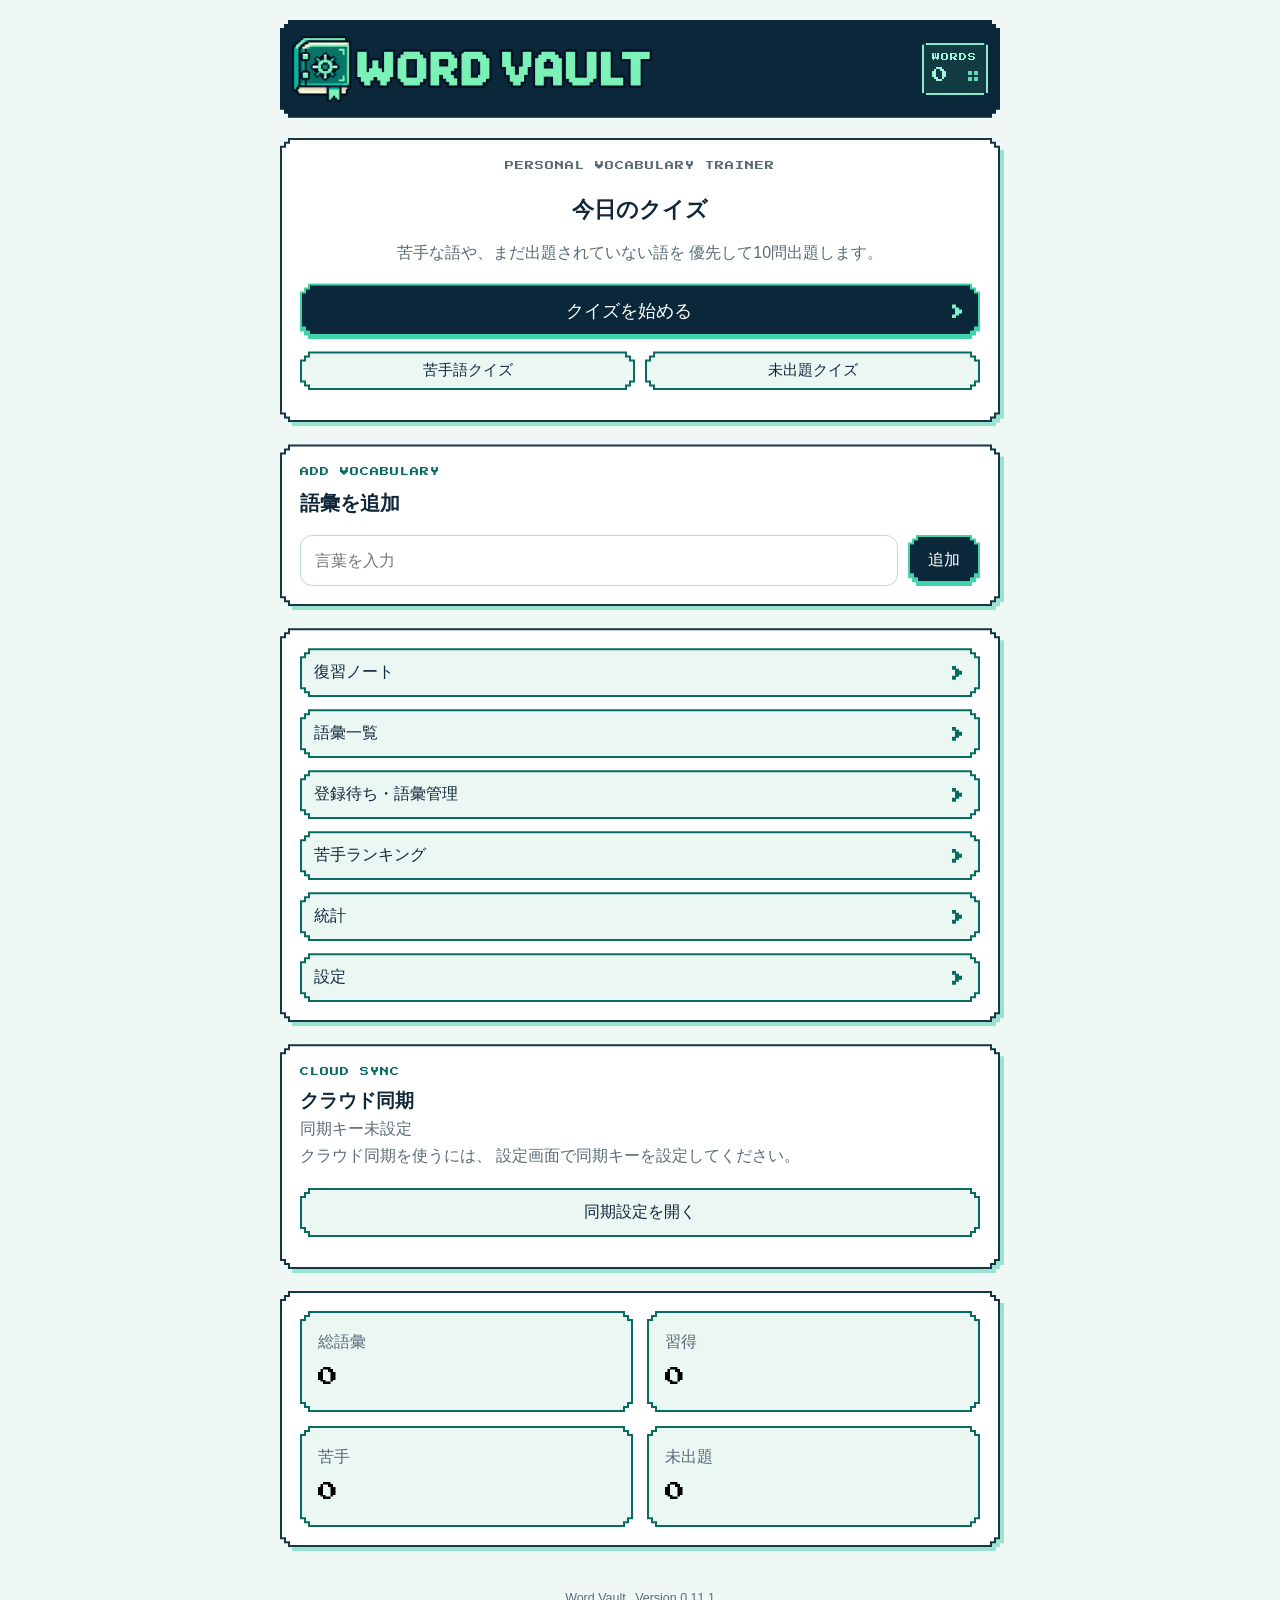
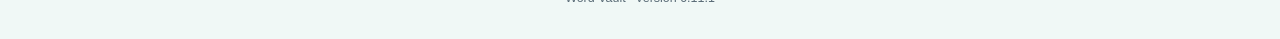
==== commit 9365a743: "Home: replace daily learning progress with quick vocabulary entry" ====
--- a/index.html
+++ b/index.html
@@ -28,8 +28,9 @@
 >
 
 <link rel="stylesheet"
-      href="css/style.css?v=11.7.0">
-<link rel="stylesheet" href="css/pixel-ui.css?v=11.8.0">
+      href="css/style.css?v=11.9.2">
+<link id="pixel-ui-stylesheet" rel="stylesheet" href="css/pixel-ui.css?v=11.9.0">
+<script src="js/appearance.js?v=11.9.0"></script>
 
 </head>
 
@@ -215,7 +216,7 @@
 
 <script src="js/share-format.js?v=10.0.0"></script>
 
-<script src="js/storage.js?v=11.3.0"></script>
+<script src="js/storage.js?v=11.9.0"></script>
 
 <script src="js/cloud-sync.js?v=9.1.3"></script>
 
@@ -229,9 +230,9 @@
 
 <script src="js/statistics.js?v=9.1.0"></script>
 
-<script src="js/settings.js?v=11.6.0"></script>
-
-<script src="js/addWords.js?v=11.5.0"></script>
+<script src="js/settings.js?v=11.9.0"></script>
+
+<script src="js/addWords.js?v=11.5.1"></script>
 
 <script src="js/word-packs.js?v=11.2.0"></script>
 
@@ -239,7 +240,7 @@
 
 <script src="js/shared-vocabulary.js?v=10.0.1"></script>
 
-<script src="js/app.js?v=11.8.0"></script>
+<script src="js/app.js?v=11.9.1"></script>
 
 </body>
 
--- a/css/style.css
+++ b/css/style.css
@@ -1263,6 +1263,10 @@
             #68dcbc
         );
     transition: width 0.35s ease;
+}
+
+.daily-progress-pixels, .pixel-arrow {
+    display: none;
 }
 
 .daily-progress-message {
@@ -2309,7 +2313,78 @@
 .pack-trial-choices button:disabled { opacity: 1; color: var(--text); cursor: default; }
 .pack-trial-choices .pack-choice-correct { outline: 2px solid #238653; outline-offset: -2px; }
 .pack-trial-choices .pack-choice-wrong { outline: 2px solid #c74a4a; outline-offset: -2px; }
+
+/* Keep the small learning controls clear in both interface designs. */
+.quiz-question-word-row .menuButton {
+    min-height: 40px;
+    border: 1px solid var(--mint-border);
+    border-radius: 8px;
+    background: var(--mint-surface) !important;
+    color: var(--text);
+    box-shadow: none;
+    font-family: inherit;
+    font-size: .95rem;
+    font-weight: 500;
+    line-height: 1.4;
+}
+
+.quiz-question-word-row .menuButton::before,
+.quiz-question-word-row .menuButton::after {
+    display: none;
+}
+
+.quiz-question-word-row .menuButton:hover:not(:disabled) {
+    border-color: var(--mint-ink);
+}
+
+.quiz-question-word-row .quiz-choice-reading-button.reading-on {
+    border-color: var(--mint-ink);
+    color: var(--mint-ink);
+    opacity: 1;
+}
+
+.quiz-question-word-row .quiz-choice-reading-button.reading-off,
+.quiz-question-word-row .quiz-choice-reading-button.reading-unavailable,
+.quiz-question-word-row .quiz-choice-reading-button:disabled {
+    color: var(--sub);
+    opacity: 1;
+}
 .pack-trial-feedback:not(:empty) { padding: 18px 0; margin: 18px 0; border-top: 2px solid var(--accent, #4169e1); }
 .pack-trial-feedback p { margin: 12px 0; line-height: 1.8; overflow-wrap: anywhere; }
 .pack-trial-note { white-space: pre-wrap; }
 .pack-trial-feedback + button { margin-top: 18px; }
+/* Keep vocabulary entry one tap away on the home screen. */
+.home-quick-add-card h3 {
+    margin: 4px 0 16px;
+    font-size: 1.25rem;
+}
+.home-quick-add-form {
+    display: grid;
+    grid-template-columns: minmax(0, 1fr) auto;
+    gap: 10px;
+    align-items: stretch;
+}
+.home-quick-add-input {
+    width: 100%;
+    min-width: 0;
+    padding: 12px 14px;
+    border: 1px solid var(--mint-border);
+    border-radius: 12px;
+    background: var(--card);
+    color: var(--text);
+    font: inherit;
+    font-size: 16px;
+}
+.home-quick-add-form .primary {
+    width: auto;
+    padding: 12px 20px;
+    font-size: 1rem;
+    white-space: nowrap;
+}
+.home-quick-add-result {
+    margin-top: 12px;
+    font-size: 0.88rem;
+    overflow-wrap: anywhere;
+}
+.home-quick-add-result.is-success { color: var(--mint-ink); }
+.home-quick-add-result.is-warning { color: var(--danger); }
--- a/css/pixel-ui.css
+++ b/css/pixel-ui.css
@@ -107,6 +107,7 @@
 .home-menu .menuButton { text-align: left; padding-right: 36px; }
 .home-menu .menuButton:last-child { margin-bottom: 0; }
 .pixel-arrow {
+    display: block;
     position: absolute;
     right: 18px;
     top: calc(50% - 7px);
@@ -121,13 +122,16 @@
 #dailyButton .pixel-arrow { background: #7cf2cb; }
 
 .daily-progress-track {
-    display: grid;
-    grid-template-columns: repeat(10, minmax(0, 1fr));
-    gap: clamp(4px, 1.6vw, 12px);
     height: auto;
     border-radius: 0;
     background: transparent !important;
     overflow: visible;
+}
+.daily-progress-track > .daily-progress-bar { display: none; }
+.daily-progress-pixels {
+    display: grid;
+    grid-template-columns: repeat(10, minmax(0, 1fr));
+    gap: clamp(4px, 1.6vw, 12px);
 }
 .daily-progress-cell {
     display: block;
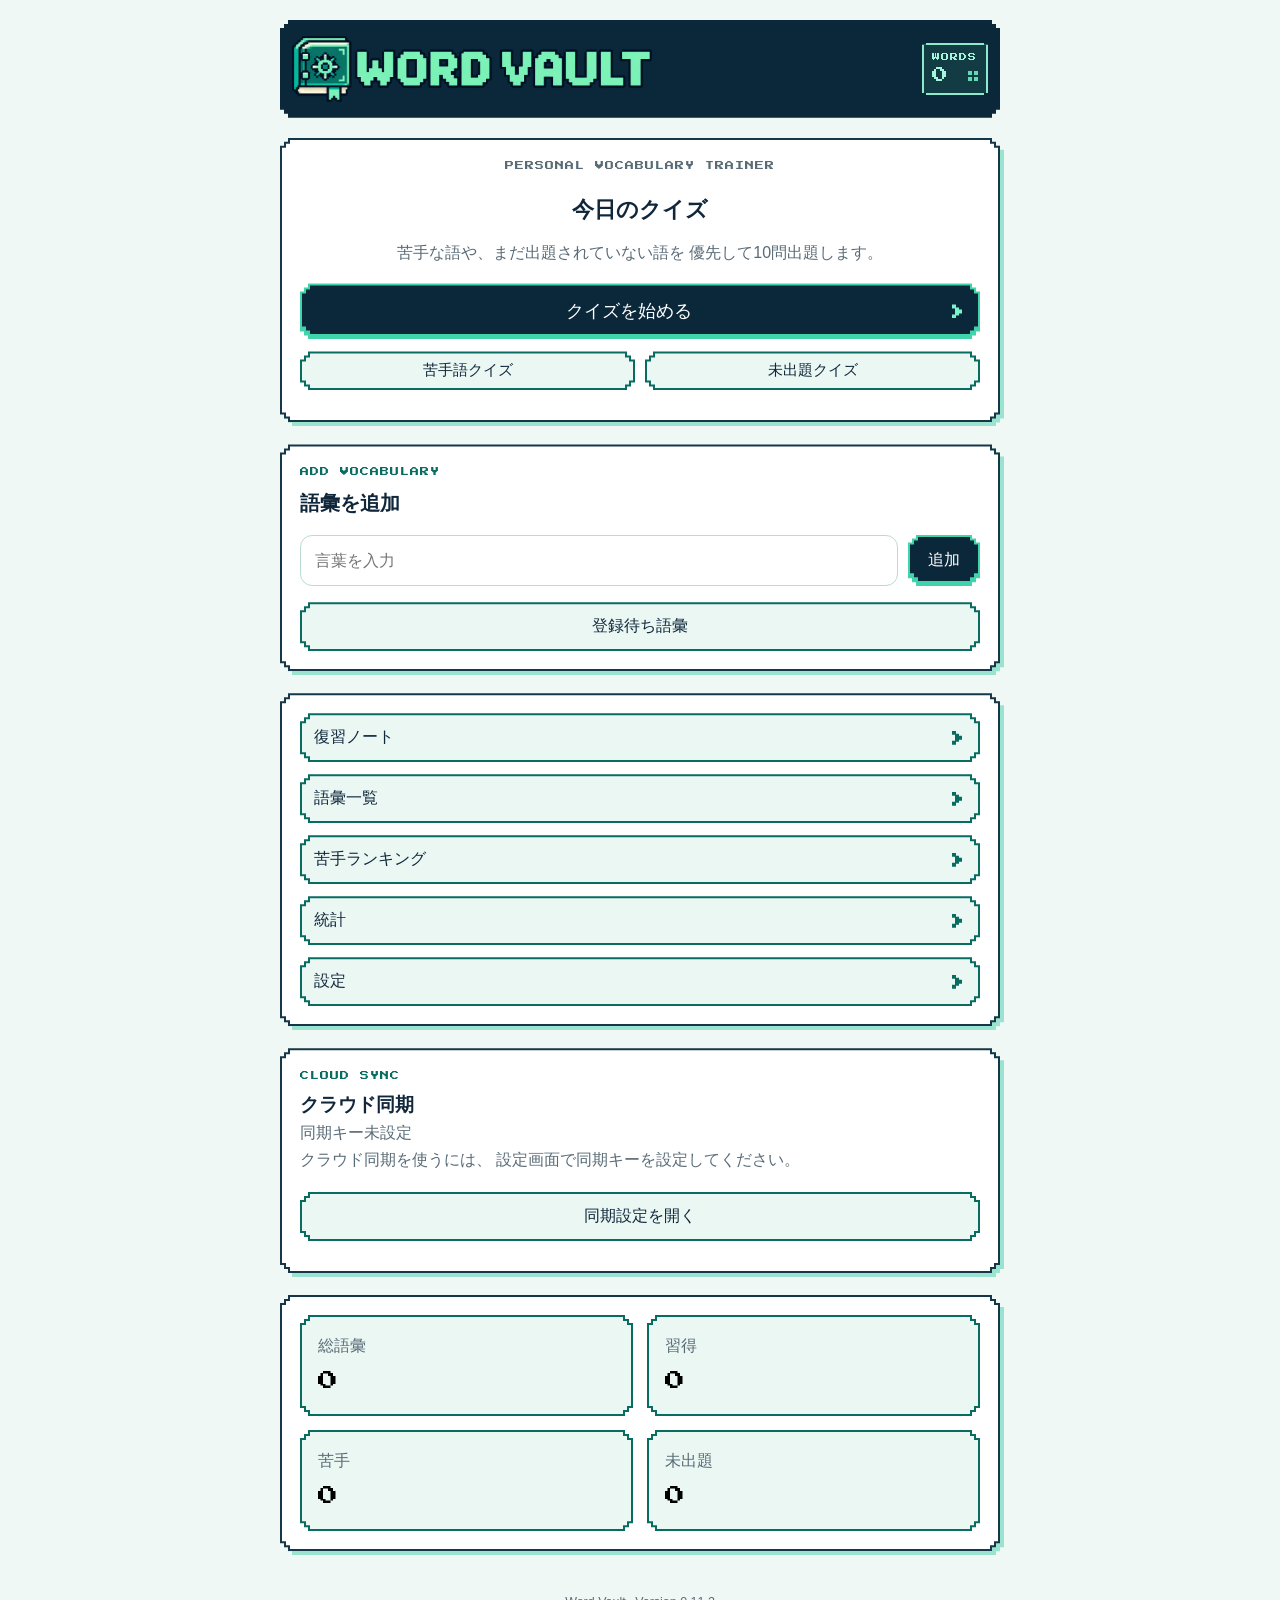
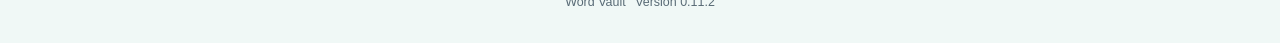
==== commit 2ee4c495: "Move pending vocabulary link into home quick-add card" ====
--- a/index.html
+++ b/index.html
@@ -28,7 +28,7 @@
 >
 
 <link rel="stylesheet"
-      href="css/style.css?v=11.9.2">
+      href="css/style.css?v=11.9.3">
 <link id="pixel-ui-stylesheet" rel="stylesheet" href="css/pixel-ui.css?v=11.9.0">
 <script src="js/appearance.js?v=11.9.0"></script>
 
@@ -240,7 +240,7 @@
 
 <script src="js/shared-vocabulary.js?v=10.0.1"></script>
 
-<script src="js/app.js?v=11.9.1"></script>
+<script src="js/app.js?v=11.9.2"></script>
 
 </body>
 
--- a/css/style.css
+++ b/css/style.css
@@ -2388,3 +2388,7 @@
 }
 .home-quick-add-result.is-success { color: var(--mint-ink); }
 .home-quick-add-result.is-warning { color: var(--danger); }
+.home-quick-add-card .home-quick-add-management {
+    margin-top: 16px;
+    margin-bottom: 0;
+}
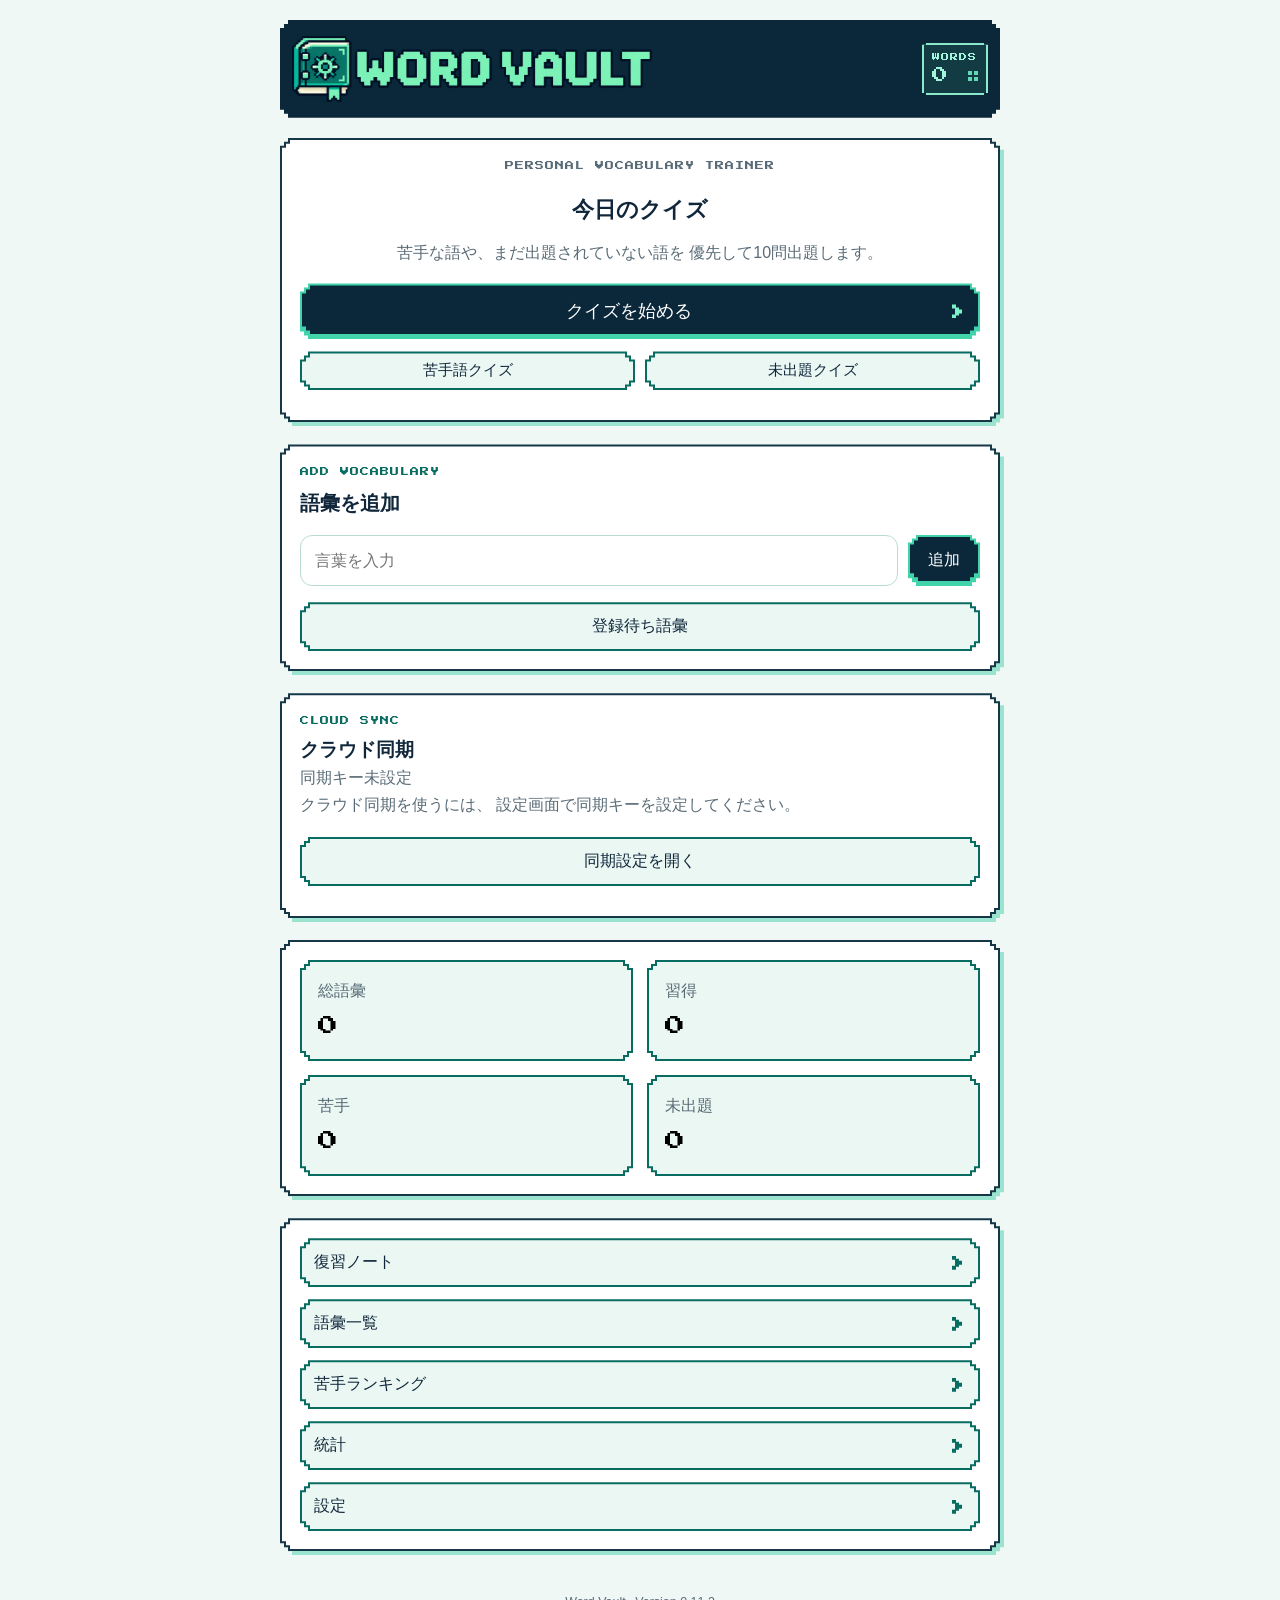
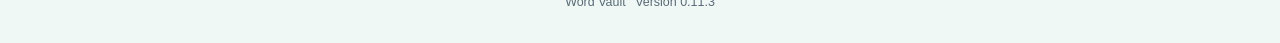
==== commit 4e812630: "Refresh home script version for reordered cards" ====
--- a/index.html
+++ b/index.html
@@ -240,7 +240,7 @@
 
 <script src="js/shared-vocabulary.js?v=10.0.1"></script>
 
-<script src="js/app.js?v=11.9.2"></script>
+<script src="js/app.js?v=11.9.3"></script>
 
 </body>
 
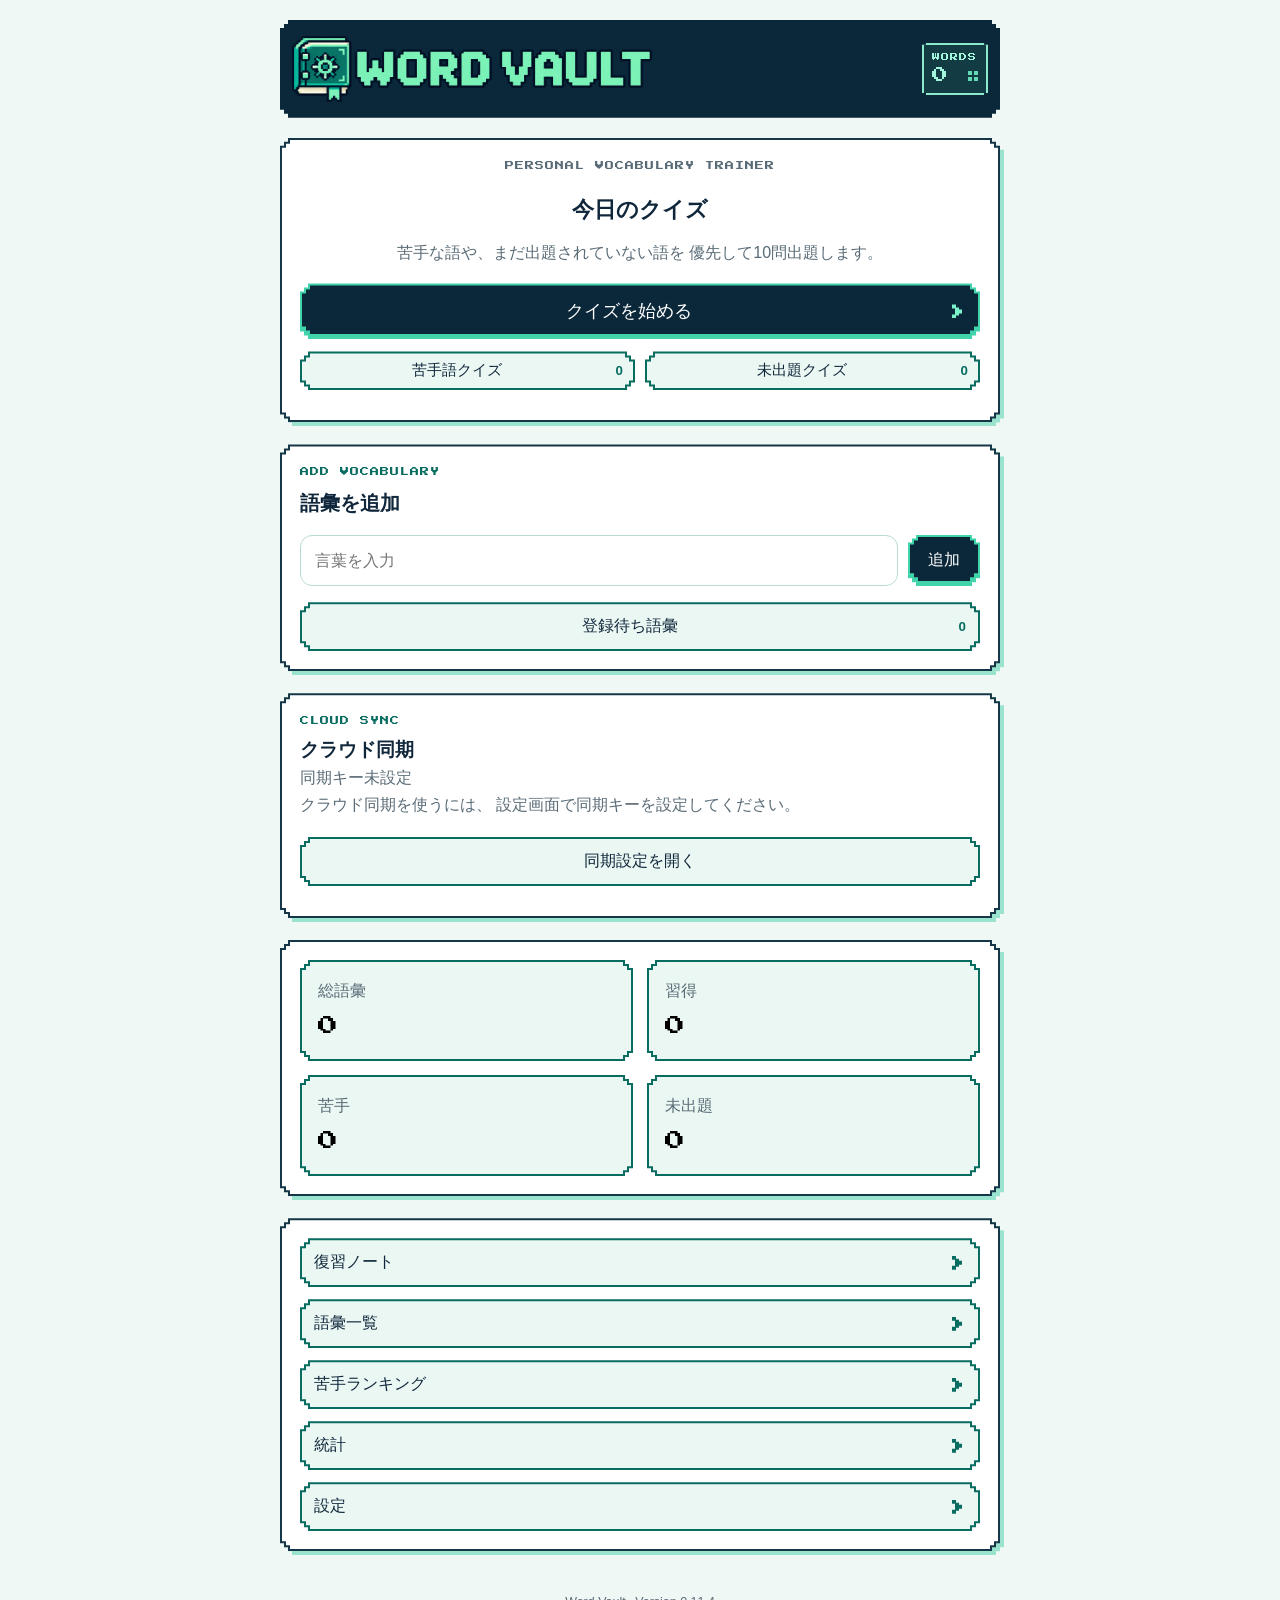
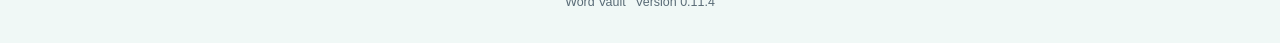
==== commit aeed0c6b: "Show matching word counts in quiz and pending home shortcuts" ====
--- a/index.html
+++ b/index.html
@@ -28,7 +28,7 @@
 >
 
 <link rel="stylesheet"
-      href="css/style.css?v=11.9.3">
+      href="css/style.css?v=11.9.4">
 <link id="pixel-ui-stylesheet" rel="stylesheet" href="css/pixel-ui.css?v=11.9.0">
 <script src="js/appearance.js?v=11.9.0"></script>
 
@@ -240,7 +240,7 @@
 
 <script src="js/shared-vocabulary.js?v=10.0.1"></script>
 
-<script src="js/app.js?v=11.9.3"></script>
+<script src="js/app.js?v=11.9.4"></script>
 
 </body>
 
--- a/css/style.css
+++ b/css/style.css
@@ -2392,3 +2392,38 @@
     margin-top: 16px;
     margin-bottom: 0;
 }
+
+/* Compact numeric labels for the home shortcuts (no wider cards). */
+.home-quiz-shortcuts .menuButton,
+.home-quick-add-card .home-quick-add-management {
+    display: flex;
+    align-items: center;
+    justify-content: space-between;
+    gap: 6px;
+}
+.home-button-label {
+    flex: 1 1 auto;
+    min-width: 0;
+    text-align: center;
+    overflow-wrap: anywhere;
+}
+.home-button-count {
+    flex: 0 0 auto;
+    min-width: 2ch;
+    text-align: right;
+    font-size: 0.83rem;
+    font-weight: 700;
+    line-height: 1.2;
+    color: var(--mint-ink);
+    font-variant-numeric: tabular-nums;
+}
+@media (max-width: 380px) {
+    .home-quiz-shortcuts .menuButton {
+        padding-inline: 4px;
+        gap: 3px;
+        font-size: 0.78rem;
+    }
+    .home-quiz-shortcuts .home-button-count {
+        font-size: 0.7rem;
+    }
+}
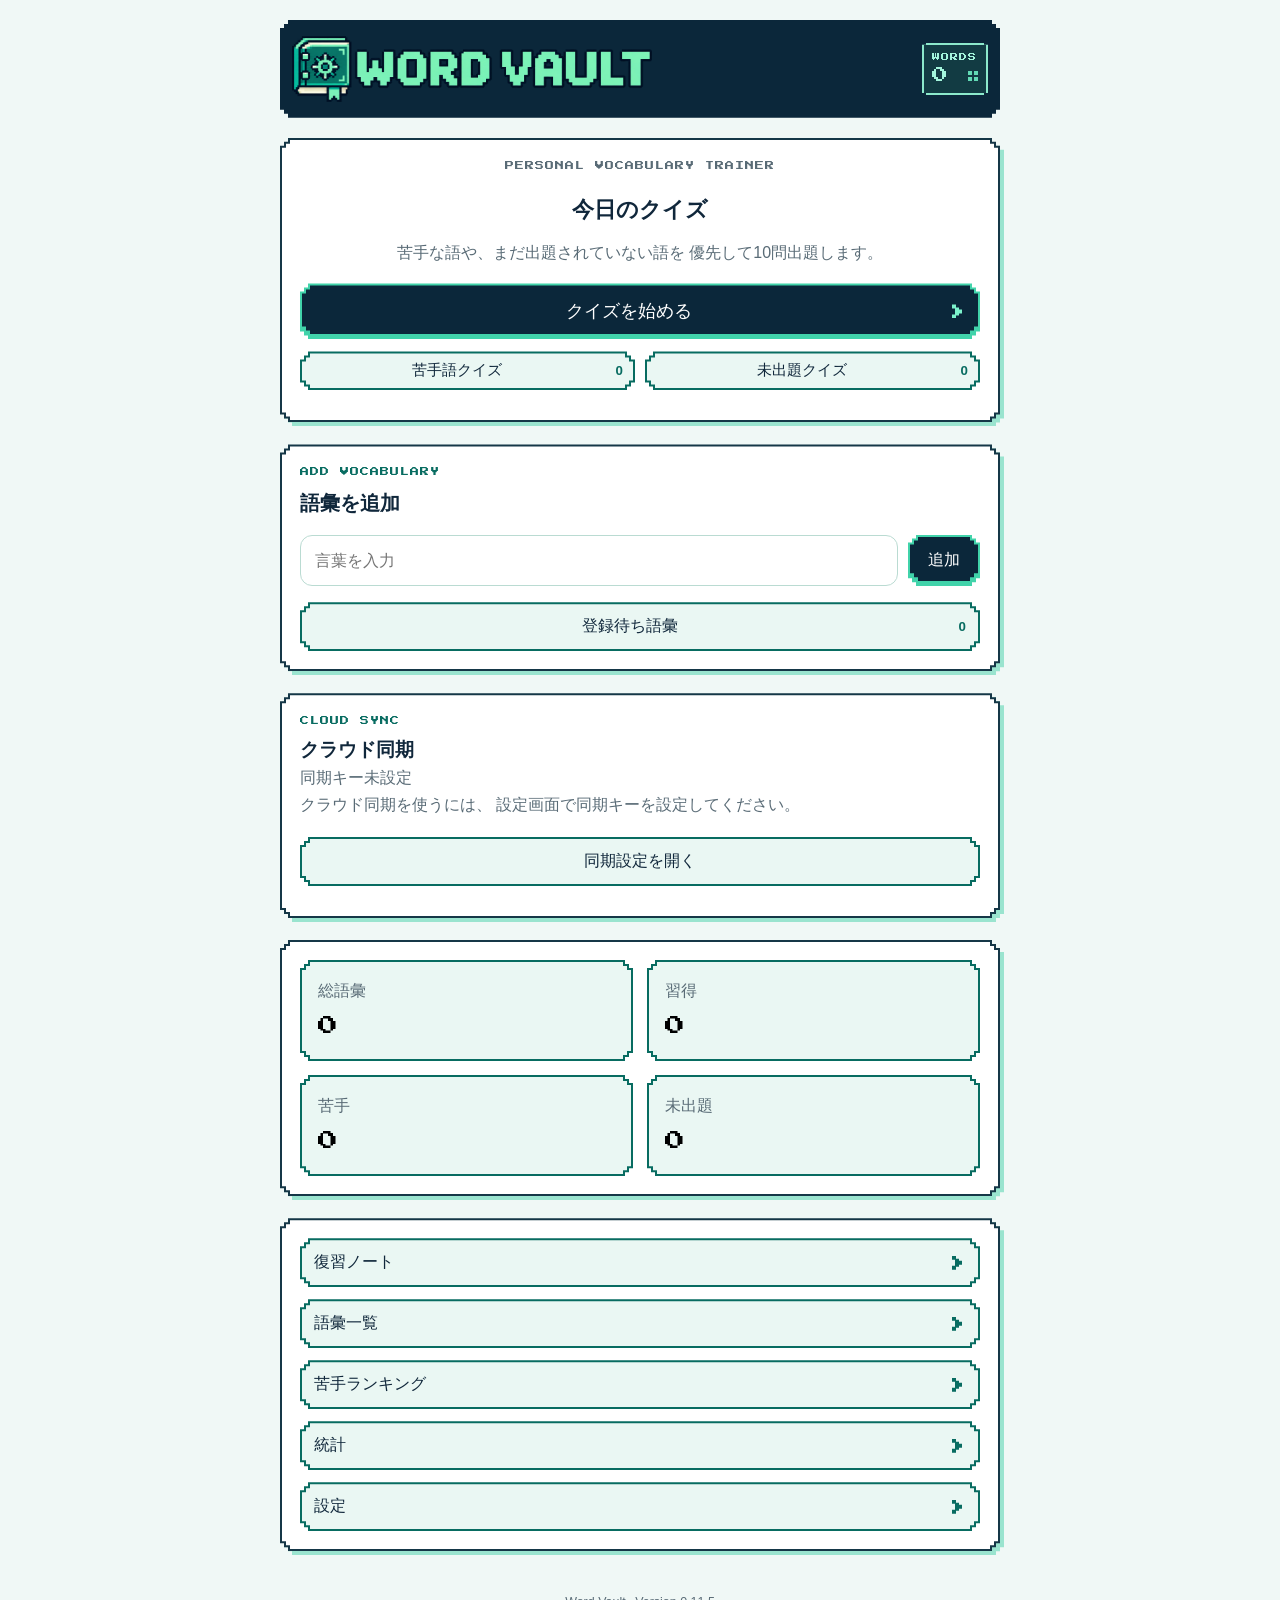
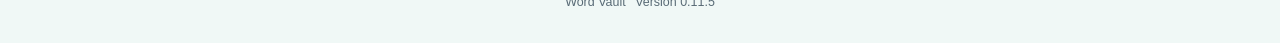
==== commit 46c83682: "Add persistent favorite stars across quiz and vocabulary library" ====
--- a/index.html
+++ b/index.html
@@ -28,7 +28,7 @@
 >
 
 <link rel="stylesheet"
-      href="css/style.css?v=11.9.4">
+      href="css/style.css?v=11.9.5">
 <link id="pixel-ui-stylesheet" rel="stylesheet" href="css/pixel-ui.css?v=11.9.0">
 <script src="js/appearance.js?v=11.9.0"></script>
 
@@ -216,7 +216,7 @@
 
 <script src="js/share-format.js?v=10.0.0"></script>
 
-<script src="js/storage.js?v=11.9.0"></script>
+<script src="js/storage.js?v=11.9.1"></script>
 
 <script src="js/cloud-sync.js?v=9.1.3"></script>
 
@@ -226,7 +226,7 @@
 
 <script src="js/review.js?v=9.1.0"></script>
 
-<script src="js/dictionary.js?v=9.1.1"></script>
+<script src="js/dictionary.js?v=9.1.2"></script>
 
 <script src="js/statistics.js?v=9.1.0"></script>
 
@@ -240,7 +240,7 @@
 
 <script src="js/shared-vocabulary.js?v=10.0.1"></script>
 
-<script src="js/app.js?v=11.9.4"></script>
+<script src="js/app.js?v=11.9.5"></script>
 
 </body>
 
--- a/css/style.css
+++ b/css/style.css
@@ -2427,3 +2427,64 @@
         font-size: 0.7rem;
     }
 }
+
+/* Lightweight favorite stars shared by quiz, dictionary and word detail. */
+.favorite-toggle {
+    display: inline-flex;
+    flex: 0 0 40px;
+    align-items: center;
+    justify-content: center;
+    width: 40px;
+    min-width: 40px;
+    height: 40px;
+    padding: 0;
+    border: 1px solid var(--mint-border);
+    border-radius: 10px;
+    background: var(--mint-surface);
+    color: var(--sub);
+    font: inherit;
+    font-size: 24px;
+    line-height: 1;
+    cursor: pointer;
+    -webkit-tap-highlight-color: transparent;
+}
+.favorite-toggle[aria-pressed="true"] {
+    color: #c18c17;
+    border-color: #dfc477;
+}
+.favorite-toggle:focus-visible {
+    outline: 3px solid var(--primary);
+    outline-offset: 2px;
+}
+.quiz-meta .quiz-favorite-button {
+    margin-left: auto;
+}
+.dictionary-item-row .dictionary-item {
+    min-width: 0;
+}
+.dictionary-item-row .dictionary-favorite-button {
+    align-self: center;
+}
+.dictionary-word-main {
+    min-width: 0;
+    overflow-wrap: anywhere;
+}
+.quiz-question-word-label {
+    display: flex;
+    align-items: center;
+    gap: 4px;
+    min-width: 0;
+}
+.quiz-question-word-label .quiz-question-word-name {
+    flex: 1 1 auto;
+}
+.quiz-choice-favorite-button {
+    flex: 0 0 32px;
+    width: 32px;
+    min-width: 32px;
+    height: 36px;
+    font-size: 21px;
+}
+.detail-top-actions .detail-favorite-button {
+    flex: 0 0 40px;
+}
